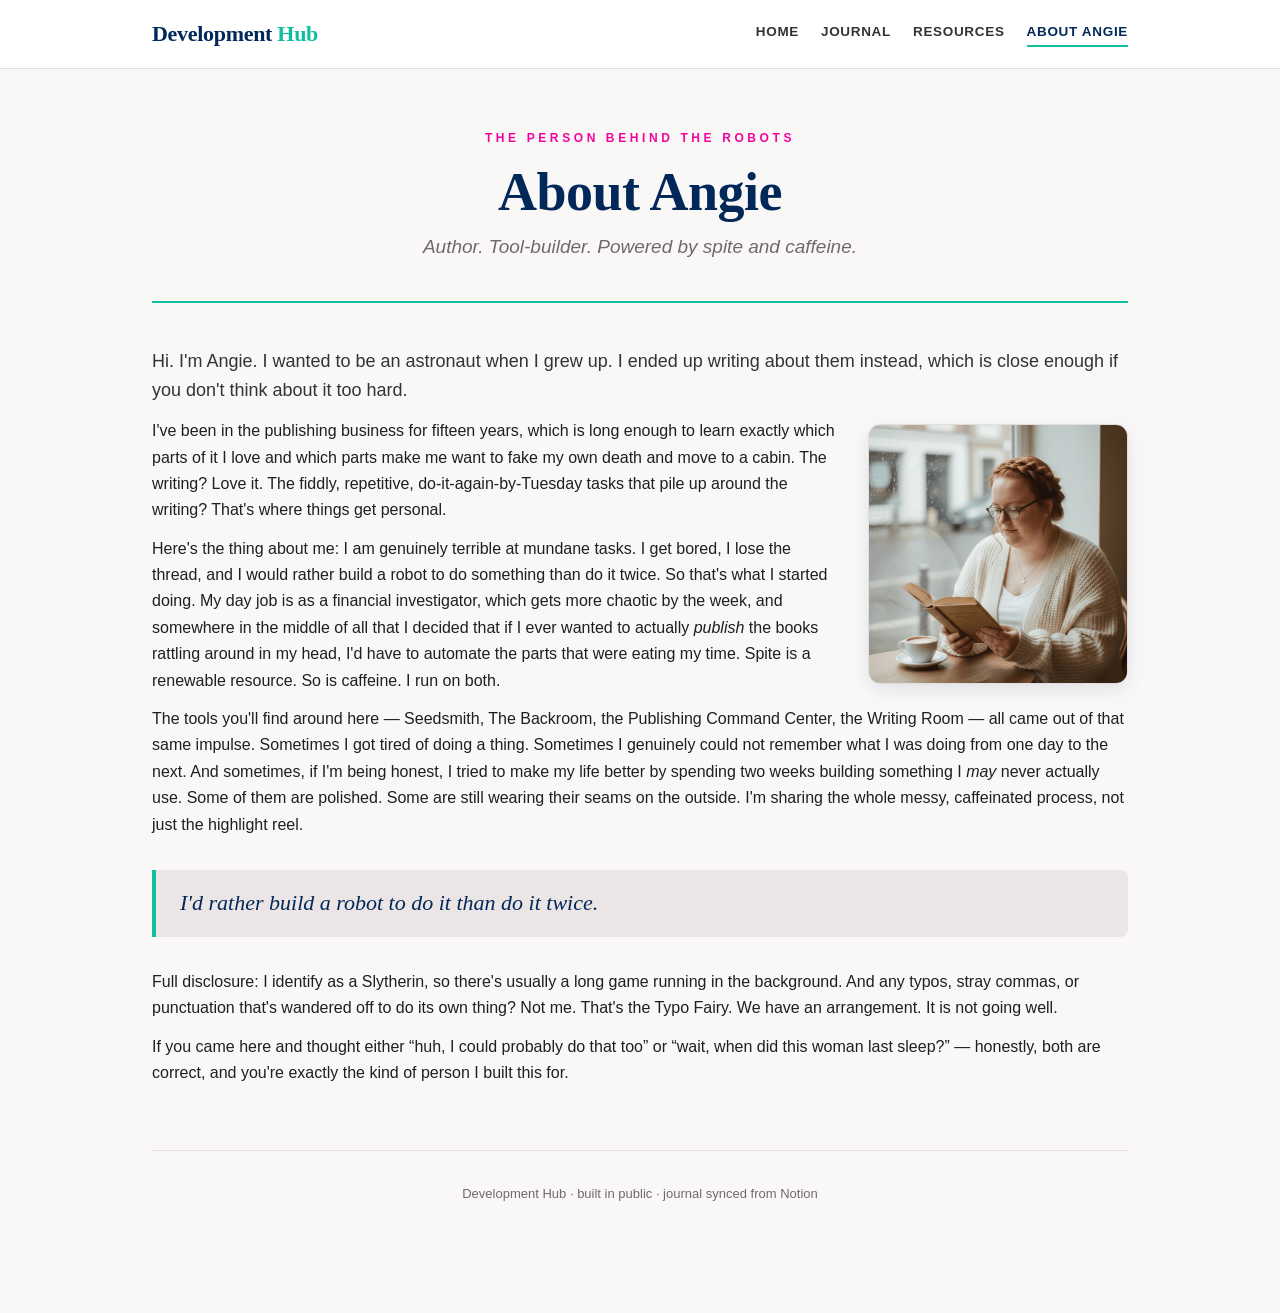
==== about.html @ eb2869bb "Initial commit" ====
<!DOCTYPE html>
<html lang="en">
<head>
<meta charset="UTF-8" />
<meta name="viewport" content="width=device-width, initial-scale=1.0" />
<title>About Angie | Byte-Sized Booksmith</title>
<link rel="stylesheet" href="styles.css" />
</head>
<body>
  <div class="topbar">
    <div class="inner">
      <div class="brand">Development <span class="mark">Hub</span></div>
      <nav class="nav">
        <a href="index.html">Home</a>
        <a href="updates.html">Journal</a>
        <a href="resources.html">Resources</a>
        <a href="about.html" class="active">About Angie</a>
      </nav>
    </div>
  </div>

  <div class="page">
    <header class="hero">
      <div class="eyebrow">The person behind the robots</div>
      <h1>About Angie</h1>
      <p class="tagline">Author. Tool-builder. Powered by spite and caffeine.</p>
    </header>

    <p class="lede">
      Hi. I'm Angie. I wanted to be an astronaut when I grew up. I ended up writing about
      them instead, which is close enough if you don't think about it too hard.
    </p>

    <img class="portrait" src="images/angie-author.png" alt="Angie, reading a book by a rainy window with a coffee" />

    <p>
      I've been in the publishing business for fifteen years, which is long enough to learn
      exactly which parts of it I love and which parts make me want to fake my own death and
      move to a cabin. The writing? Love it. The fiddly, repetitive, do-it-again-by-Tuesday
      tasks that pile up around the writing? That's where things get personal.
    </p>

    <p>
      Here's the thing about me: I am genuinely terrible at mundane tasks. I get bored, I
      lose the thread, and I would rather build a robot to do something than do it twice. So
      that's what I started doing. My day job is as a financial investigator, which gets more
      chaotic by the week, and somewhere in the middle of all that I decided that if I ever
      wanted to actually <em>publish</em> the books rattling around in my head, I'd have to
      automate the parts that were eating my time. Spite is a renewable resource. So is
      caffeine. I run on both.
    </p>

    <p>
      The tools you'll find around here &mdash; Seedsmith, The Backroom, the Publishing
      Command Center, the Writing Room &mdash; all came out of that same impulse. Sometimes
      I got tired of doing a thing. Sometimes I genuinely could not remember what I was doing
      from one day to the next. And sometimes, if I'm being honest, I tried to make my life
      better by spending two weeks building something I <em>may</em> never actually use.
      Some of them are polished. Some are still wearing their seams on the outside. I'm
      sharing the whole messy, caffeinated process, not just the highlight reel.
    </p>

    <blockquote class="pullquote">
      I'd rather build a robot to do it than do it twice.
    </blockquote>

    <p>
      Full disclosure: I identify as a Slytherin, so there's usually a long game running in
      the background. And any typos, stray commas, or punctuation that's wandered off to do
      its own thing? Not me. That's the Typo Fairy. We have an arrangement. It is not going
      well.
    </p>

    <p>
      If you came here and thought either &ldquo;huh, I could probably do that too&rdquo; or
      &ldquo;wait, when did this woman last sleep?&rdquo; &mdash; honestly, both are correct,
      and you're exactly the kind of person I built this for.
    </p>

    <footer class="foot">
      <p>Development Hub &middot; built in public &middot; journal synced from Notion</p>
    </footer>
  </div>
</body>
</html>
---- styles.css ----
/* ============================================================
   Development Hub — shared styles
   Byte-Sized Booksmith palette
   teal / blue / navy / blush / charcoal / magenta
   Light, modern, editorial author-site feel
   ============================================================ */
:root {
  --teal: #0fbf9f;
  --teal-dark: #0a8f77;
  --blue: #024873;
  --navy: #022859;
  --blush: #d6c9c9;
  --blush-soft: #ece5e5;
  --charcoal: #333333;
  --ink: #1f1f1f;
  --magenta: #f2059f;
  --paper: #ffffff;
  --cream: #faf8f7;
  --muted: #6f6a6a;
  --rule: #e4dddd;
  --card: #ffffff;
}
* { box-sizing: border-box; }
html { -webkit-text-size-adjust: 100%; scroll-behavior: smooth; }
body {
  margin: 0;
  background: var(--cream);
  color: var(--ink);
  font-family: -apple-system, BlinkMacSystemFont, "Segoe UI", Roboto, "Helvetica Neue", Arial, sans-serif;
  font-size: 16px;
  line-height: 1.65;
}
a { color: var(--blue); text-decoration: none; }
a:hover { color: var(--teal-dark); text-decoration: underline; }

.page { max-width: 1040px; margin: 0 auto; padding: 0 32px 96px; }

/* ---------- top nav ---------- */
.topbar {
  border-bottom: 1px solid var(--rule);
  background: rgba(255, 255, 255, 0.92);
  backdrop-filter: saturate(140%) blur(6px);
  position: sticky;
  top: 0;
  z-index: 10;
}
.topbar .inner {
  max-width: 1040px;
  margin: 0 auto;
  padding: 16px 32px;
  display: flex;
  align-items: center;
  justify-content: space-between;
  flex-wrap: wrap;
  gap: 12px;
}
.brand {
  font-family: Georgia, "Times New Roman", serif;
  font-size: 22px;
  font-weight: 700;
  color: var(--navy);
  letter-spacing: -0.3px;
}
.brand .mark { color: var(--teal); }
.nav { display: flex; gap: 22px; flex-wrap: wrap; }
.nav a {
  color: var(--charcoal);
  font-size: 13.5px;
  letter-spacing: 0.05em;
  text-transform: uppercase;
  font-weight: 600;
}
.nav a:hover { color: var(--teal-dark); text-decoration: none; }
.nav a.active { color: var(--navy); border-bottom: 2px solid var(--teal); padding-bottom: 2px; }

/* ---------- hero ---------- */
header.hero {
  text-align: center;
  border-bottom: 2px solid var(--teal);
  padding: 60px 0 38px;
  margin-bottom: 44px;
}
header.hero .eyebrow {
  color: var(--magenta);
  letter-spacing: 0.3em;
  text-transform: uppercase;
  font-size: 12px;
  font-weight: 700;
}
header.hero h1 {
  font-family: Georgia, "Times New Roman", serif;
  font-size: 54px;
  margin: 14px 0 6px;
  color: var(--navy);
  letter-spacing: -0.5px;
  line-height: 1.08;
}
header.hero .tagline {
  font-style: italic;
  color: var(--muted);
  font-size: 19px;
  margin: 10px auto 0;
  max-width: 660px;
}

h2 {
  font-family: Georgia, "Times New Roman", serif;
  font-size: 30px;
  color: var(--navy);
  margin: 52px 0 8px;
  border-bottom: 1px solid var(--rule);
  padding-bottom: 8px;
}
h3 { font-family: Georgia, "Times New Roman", serif; font-size: 21px; color: var(--charcoal); margin: 28px 0 6px; }
p.lede { font-size: 18px; color: var(--charcoal); }
p { margin: 12px 0; }

code, .mono {
  font-family: ui-monospace, SFMono-Regular, "Menlo", Consolas, "Courier New", monospace;
  font-size: 0.9em;
  background: var(--blush-soft);
  padding: 1px 6px;
  border-radius: 3px;
  color: var(--blue);
}
pre {
  background: var(--navy);
  color: #eaf3f1;
  padding: 16px 18px;
  border-radius: 8px;
  overflow-x: auto;
  font-size: 13.5px;
  line-height: 1.55;
}
pre code { background: none; color: inherit; padding: 0; }

/* ---------- cards grid ---------- */
.cards {
  display: grid;
  grid-template-columns: repeat(auto-fit, minmax(280px, 1fr));
  gap: 18px;
  margin: 24px 0;
}
.card {
  background: var(--card);
  border: 1px solid var(--rule);
  border-top: 3px solid var(--teal);
  border-radius: 8px;
  padding: 22px 24px;
  box-shadow: 0 1px 3px rgba(2, 40, 89, 0.04);
  transition: box-shadow 0.18s ease, transform 0.18s ease;
}
.card:hover { box-shadow: 0 6px 18px rgba(2, 40, 89, 0.08); transform: translateY(-2px); }
.card h3 { margin-top: 0; color: var(--navy); }
.card p { color: var(--muted); font-size: 15px; margin: 6px 0 0; }

/* ---------- project status board ---------- */
.projects {
  display: grid;
  grid-template-columns: repeat(auto-fit, minmax(300px, 1fr));
  gap: 18px;
  margin: 24px 0;
}
.project {
  background: var(--card);
  border: 1px solid var(--rule);
  border-left: 4px solid var(--blue);
  border-radius: 8px;
  padding: 20px 22px;
  box-shadow: 0 1px 3px rgba(2, 40, 89, 0.04);
}
.project .top {
  display: flex;
  align-items: baseline;
  justify-content: space-between;
  gap: 12px;
  flex-wrap: wrap;
}
.project h3 { margin: 0; font-size: 20px; color: var(--navy); }
.project p { color: var(--muted); font-size: 14.5px; margin: 10px 0 0; }

/* status pills */
.status {
  display: inline-block;
  padding: 3px 12px;
  border-radius: 999px;
  font-size: 11.5px;
  font-weight: 700;
  letter-spacing: 0.04em;
  text-transform: uppercase;
  white-space: nowrap;
  border: 1px solid transparent;
}
.status.done     { background: #e3f7f2; color: var(--teal-dark); border-color: #bfeee3; }
.status.shipped  { background: #e3f7f2; color: var(--teal-dark); border-color: #bfeee3; }
.status.testing  { background: #fde4f3; color: #b8047a; border-color: #f7c4e3; }
.status.building { background: #e4eef6; color: var(--blue); border-color: #c9ddec; }
.status.next     { background: var(--blush-soft); color: var(--charcoal); border-color: var(--blush); }

/* ---------- journal feed ---------- */
.feed { margin: 24px 0; }
.entry {
  background: var(--card);
  border: 1px solid var(--rule);
  border-radius: 8px;
  padding: 22px 24px;
  margin-bottom: 18px;
  border-left: 4px solid var(--teal);
  box-shadow: 0 1px 3px rgba(2, 40, 89, 0.04);
}
.entry .meta {
  display: flex;
  align-items: center;
  gap: 10px;
  flex-wrap: wrap;
  font-size: 12.5px;
  color: var(--muted);
  margin-bottom: 8px;
}
.entry .date { font-weight: 600; letter-spacing: 0.03em; }
.entry h3 { margin: 2px 0 8px; color: var(--navy); }
.entry .body { color: var(--charcoal); white-space: pre-wrap; }
.entry .shot { margin-top: 14px; }
.entry .shot img {
  max-width: 100%;
  border: 1px solid var(--rule);
  border-radius: 6px;
  display: block;
}
.entry .more { margin-top: 12px; font-size: 14px; }

/* tags / chips */
.chip {
  display: inline-block;
  padding: 2px 10px;
  border-radius: 999px;
  font-size: 11.5px;
  font-weight: 700;
  letter-spacing: 0.04em;
  text-transform: uppercase;
  border: 1px solid var(--rule);
  color: var(--charcoal);
  background: var(--blush-soft);
}
.chip.type-milestone { background: #e3f7f2; color: var(--teal-dark); border-color: #bfeee3; }
.chip.type-journal   { background: #e4eef6; color: var(--blue); border-color: #c9ddec; }
.chip.type-screenshot{ background: #fde4f3; color: #b8047a; border-color: #f7c4e3; }
.chip.type-resource  { background: var(--blush-soft); color: var(--charcoal); border-color: var(--blush); }

/* project filter buttons */
.filters { display: flex; flex-wrap: wrap; gap: 8px; margin: 20px 0 8px; }
.filters button {
  font: inherit;
  font-size: 13px;
  font-weight: 600;
  padding: 6px 14px;
  border-radius: 999px;
  border: 1px solid var(--rule);
  background: var(--card);
  color: var(--charcoal);
  cursor: pointer;
  transition: all 0.15s ease;
}
.filters button:hover { border-color: var(--teal); color: var(--teal-dark); }
.filters button.active { background: var(--teal); color: #fff; border-color: var(--teal); }

.empty { color: var(--muted); font-style: italic; padding: 24px 0; }

/* ---------- about page: floated portrait + pull quote ---------- */
.portrait {
  float: right;
  width: 260px;
  max-width: 42%;
  margin: 6px 0 18px 28px;
  border-radius: 12px;
  border: 1px solid var(--rule);
  box-shadow: 0 6px 18px rgba(2, 40, 89, 0.10);
  display: block;
}
.pullquote {
  clear: right;
  border-left: 4px solid var(--teal);
  background: var(--blush-soft);
  margin: 32px 0;
  padding: 18px 24px;
  border-radius: 0 8px 8px 0;
  font-family: Georgia, "Times New Roman", serif;
  font-style: italic;
  font-size: 22px;
  line-height: 1.4;
  color: var(--navy);
}
@media (max-width: 600px) {
  .portrait { float: none; width: 100%; max-width: 100%; margin: 0 0 20px; }
  .pullquote { font-size: 19px; }
}

/* ---------- footer ---------- */
footer.foot {
  border-top: 1px solid var(--rule);
  margin-top: 64px;
  padding-top: 20px;
  text-align: center;
  color: var(--muted);
  font-size: 13px;
}

@media (max-width: 600px) {
  header.hero h1 { font-size: 38px; }
  .page { padding: 0 18px 64px; }
  .topbar .inner { padding: 12px 18px; }
}
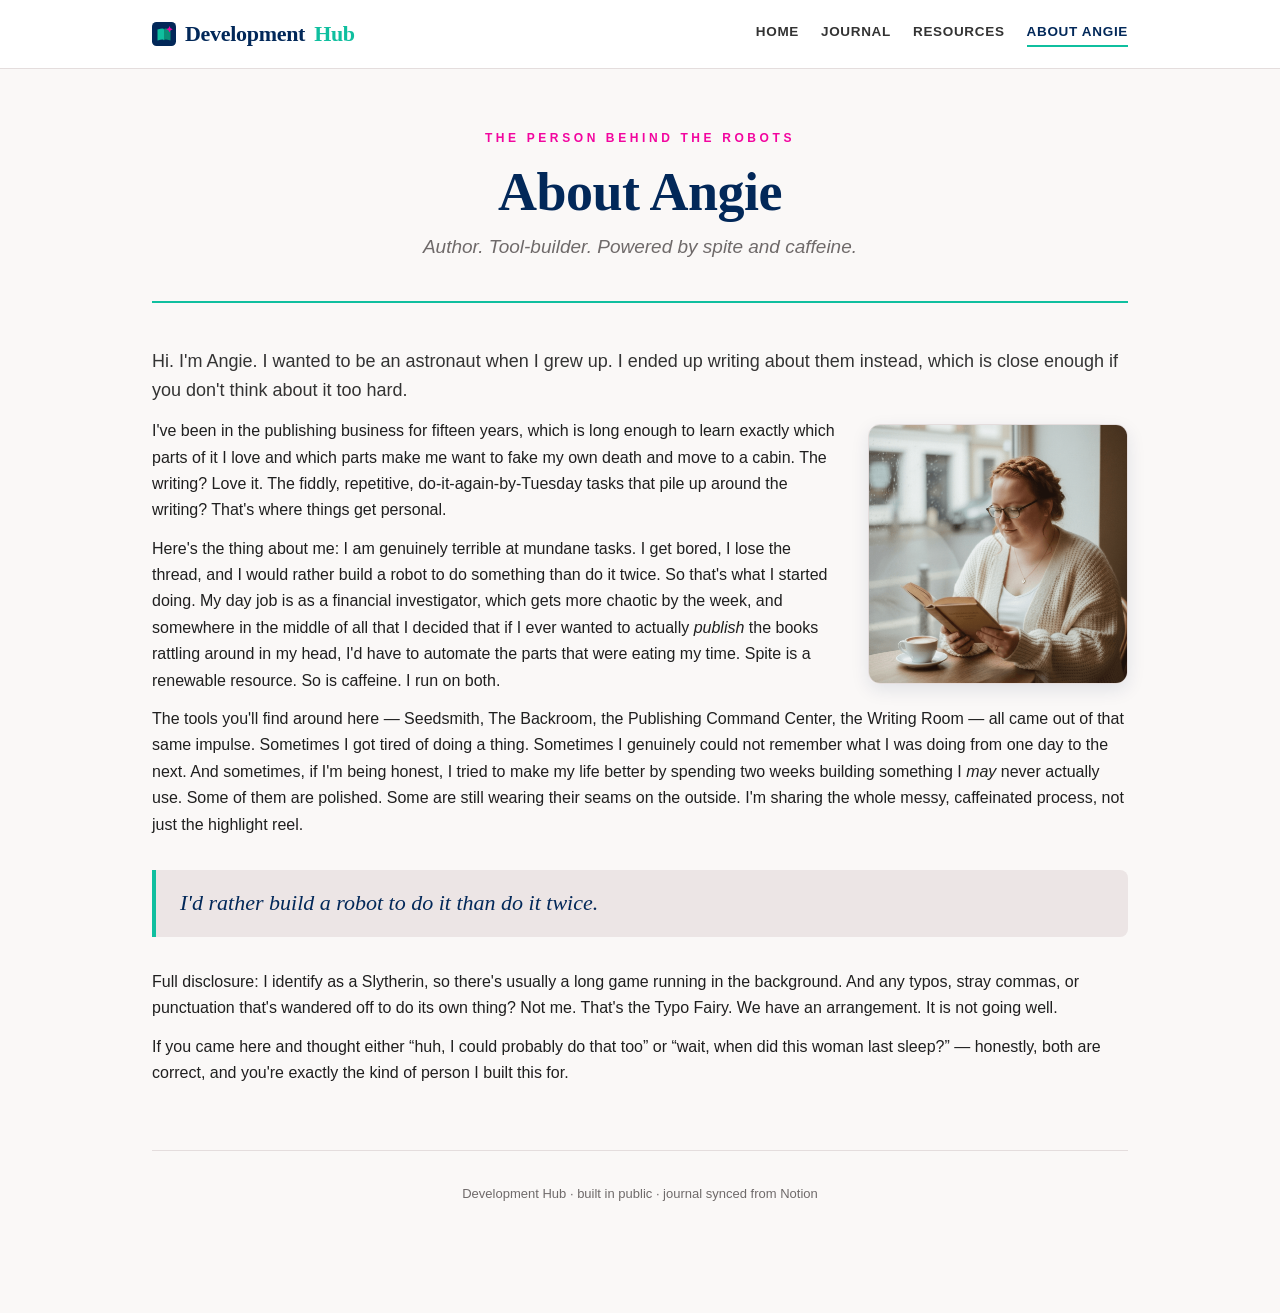
==== commit 5ae3caf2: "Favicon added" ====
--- a/about.html
+++ b/about.html
@@ -4,12 +4,13 @@
 <meta charset="UTF-8" />
 <meta name="viewport" content="width=device-width, initial-scale=1.0" />
 <title>About Angie | Byte-Sized Booksmith</title>
+<link rel="icon" type="image/svg+xml" href="images/favicon.svg" />
 <link rel="stylesheet" href="styles.css" />
 </head>
 <body>
   <div class="topbar">
     <div class="inner">
-      <div class="brand">Development <span class="mark">Hub</span></div>
+      <div class="brand"><img class="logo" src="images/favicon.svg" alt="" />Development <span class="mark">Hub</span></div>
       <nav class="nav">
         <a href="index.html">Home</a>
         <a href="updates.html">Journal</a>
--- a/styles.css
+++ b/styles.css
@@ -60,7 +60,11 @@
   font-weight: 700;
   color: var(--navy);
   letter-spacing: -0.3px;
-}
+  display: inline-flex;
+  align-items: center;
+  gap: 9px;
+}
+.brand .logo { width: 24px; height: 24px; flex: none; display: block; }
 .brand .mark { color: var(--teal); }
 .nav { display: flex; gap: 22px; flex-wrap: wrap; }
 .nav a {
